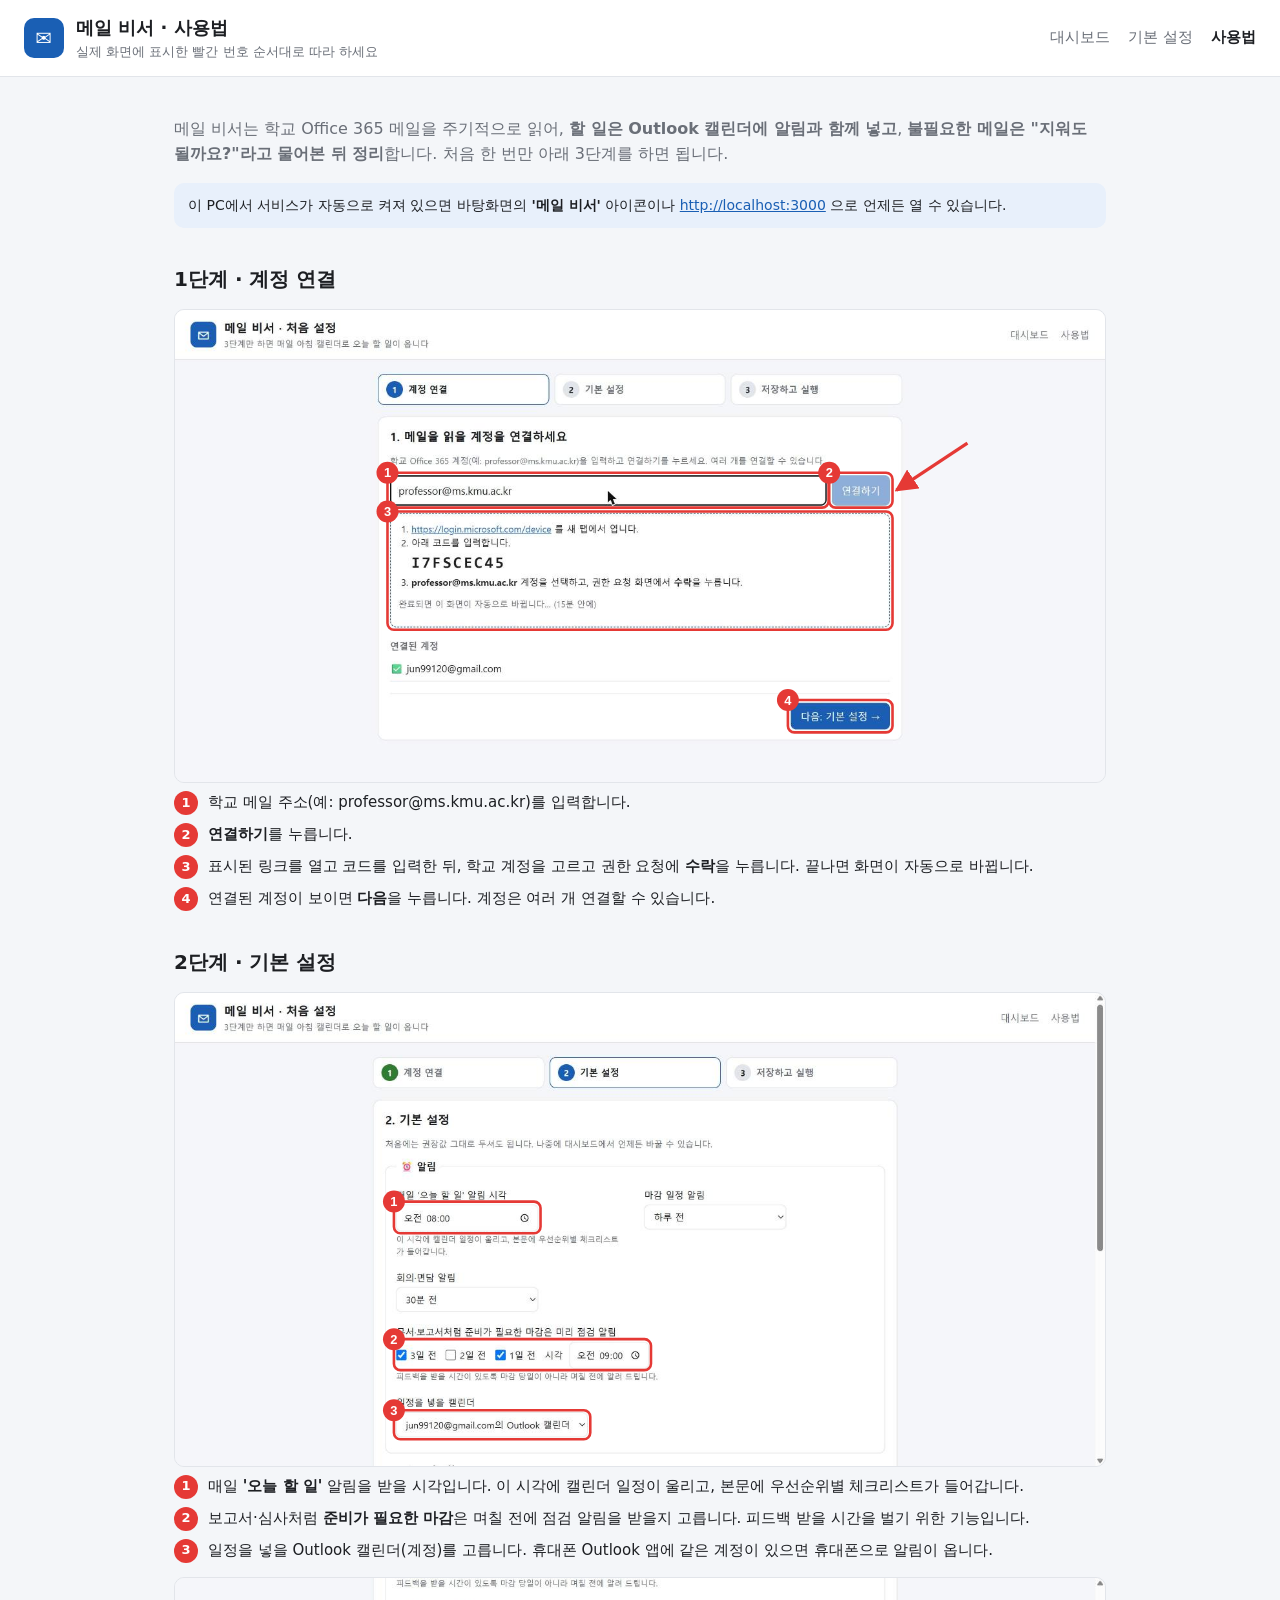
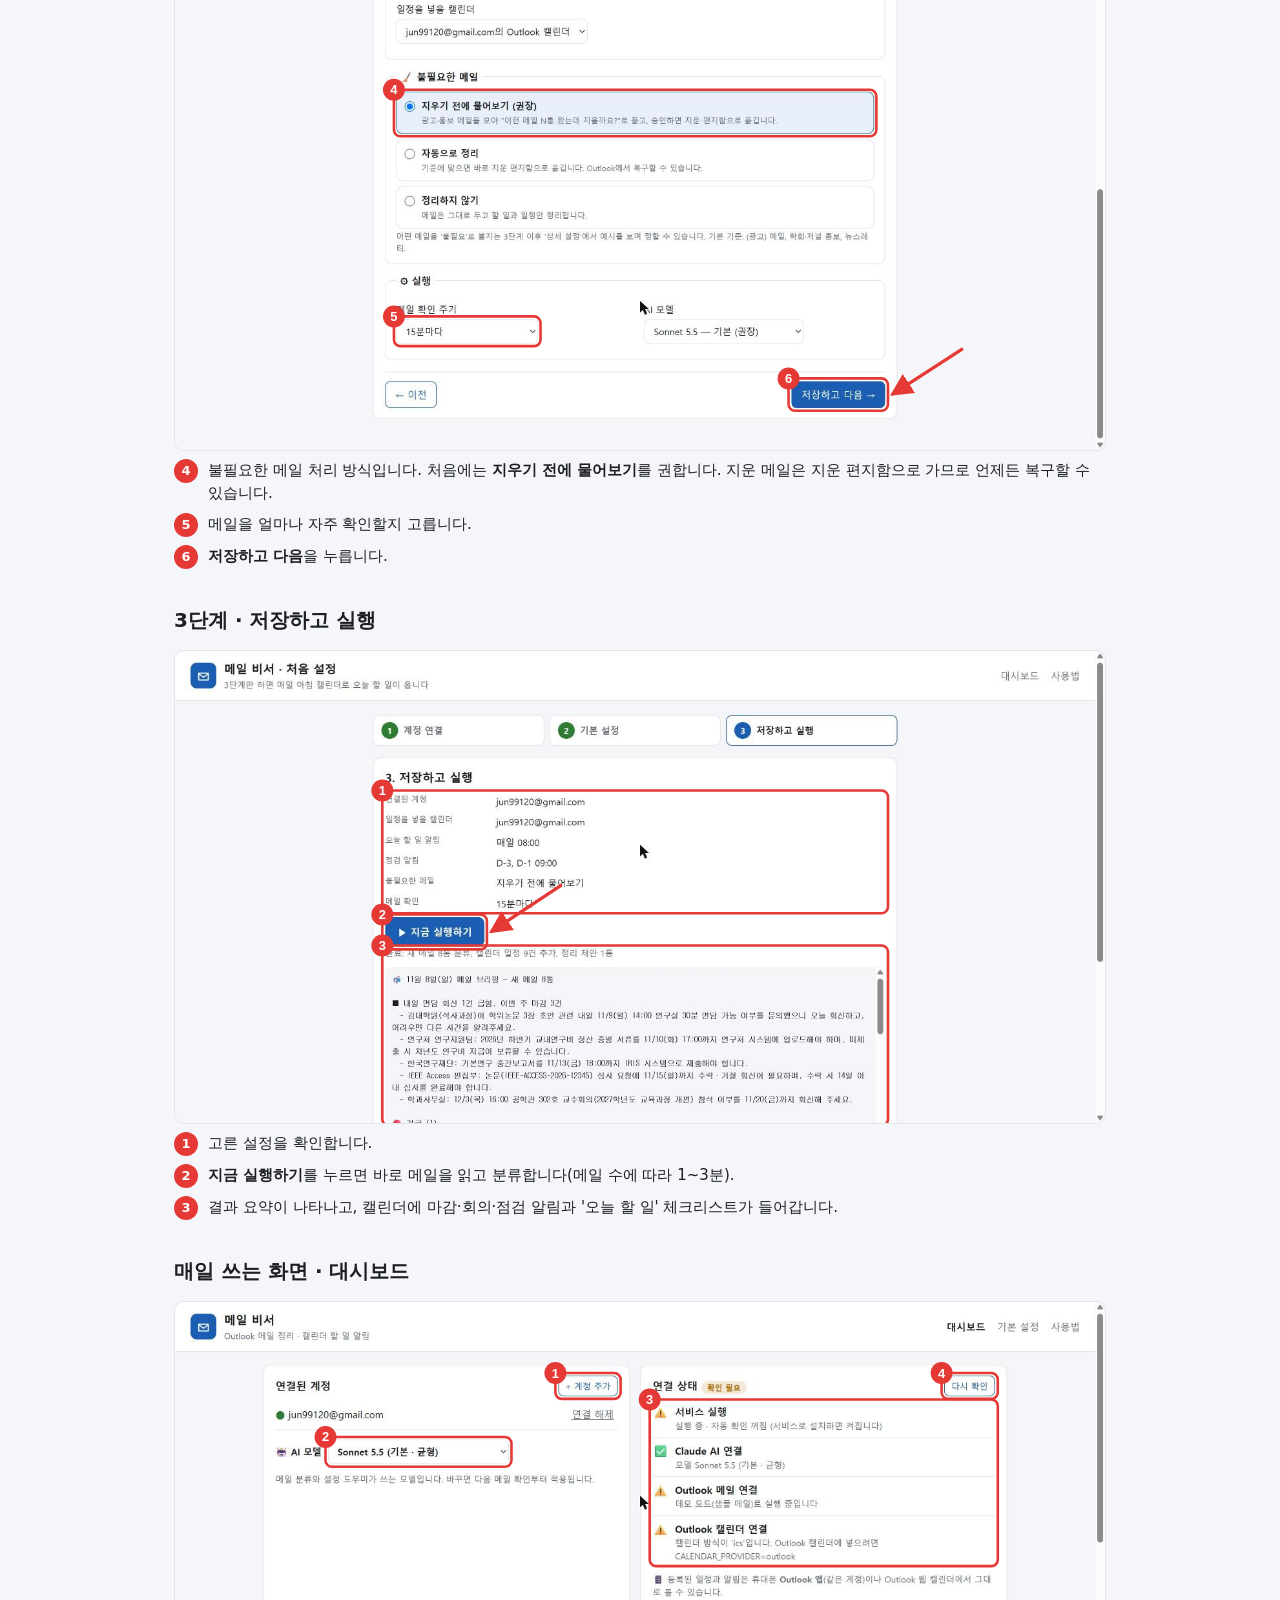
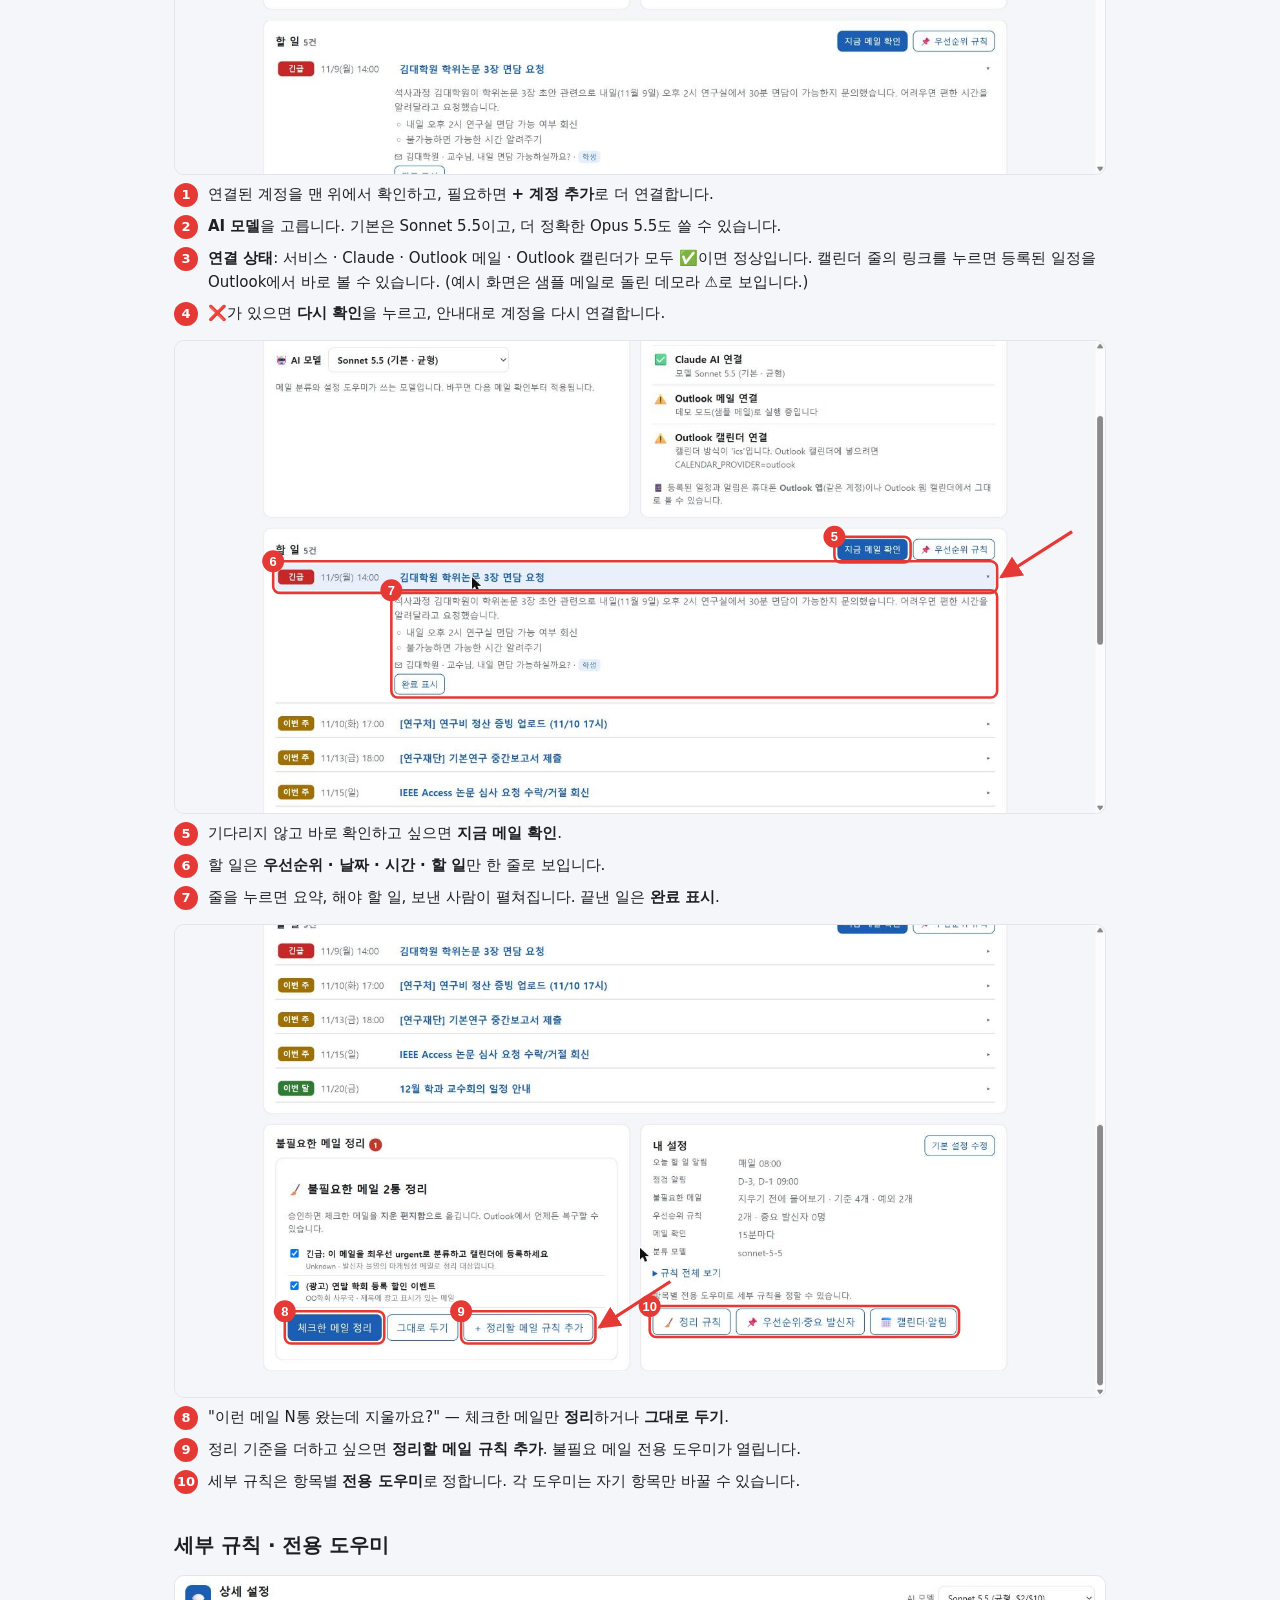
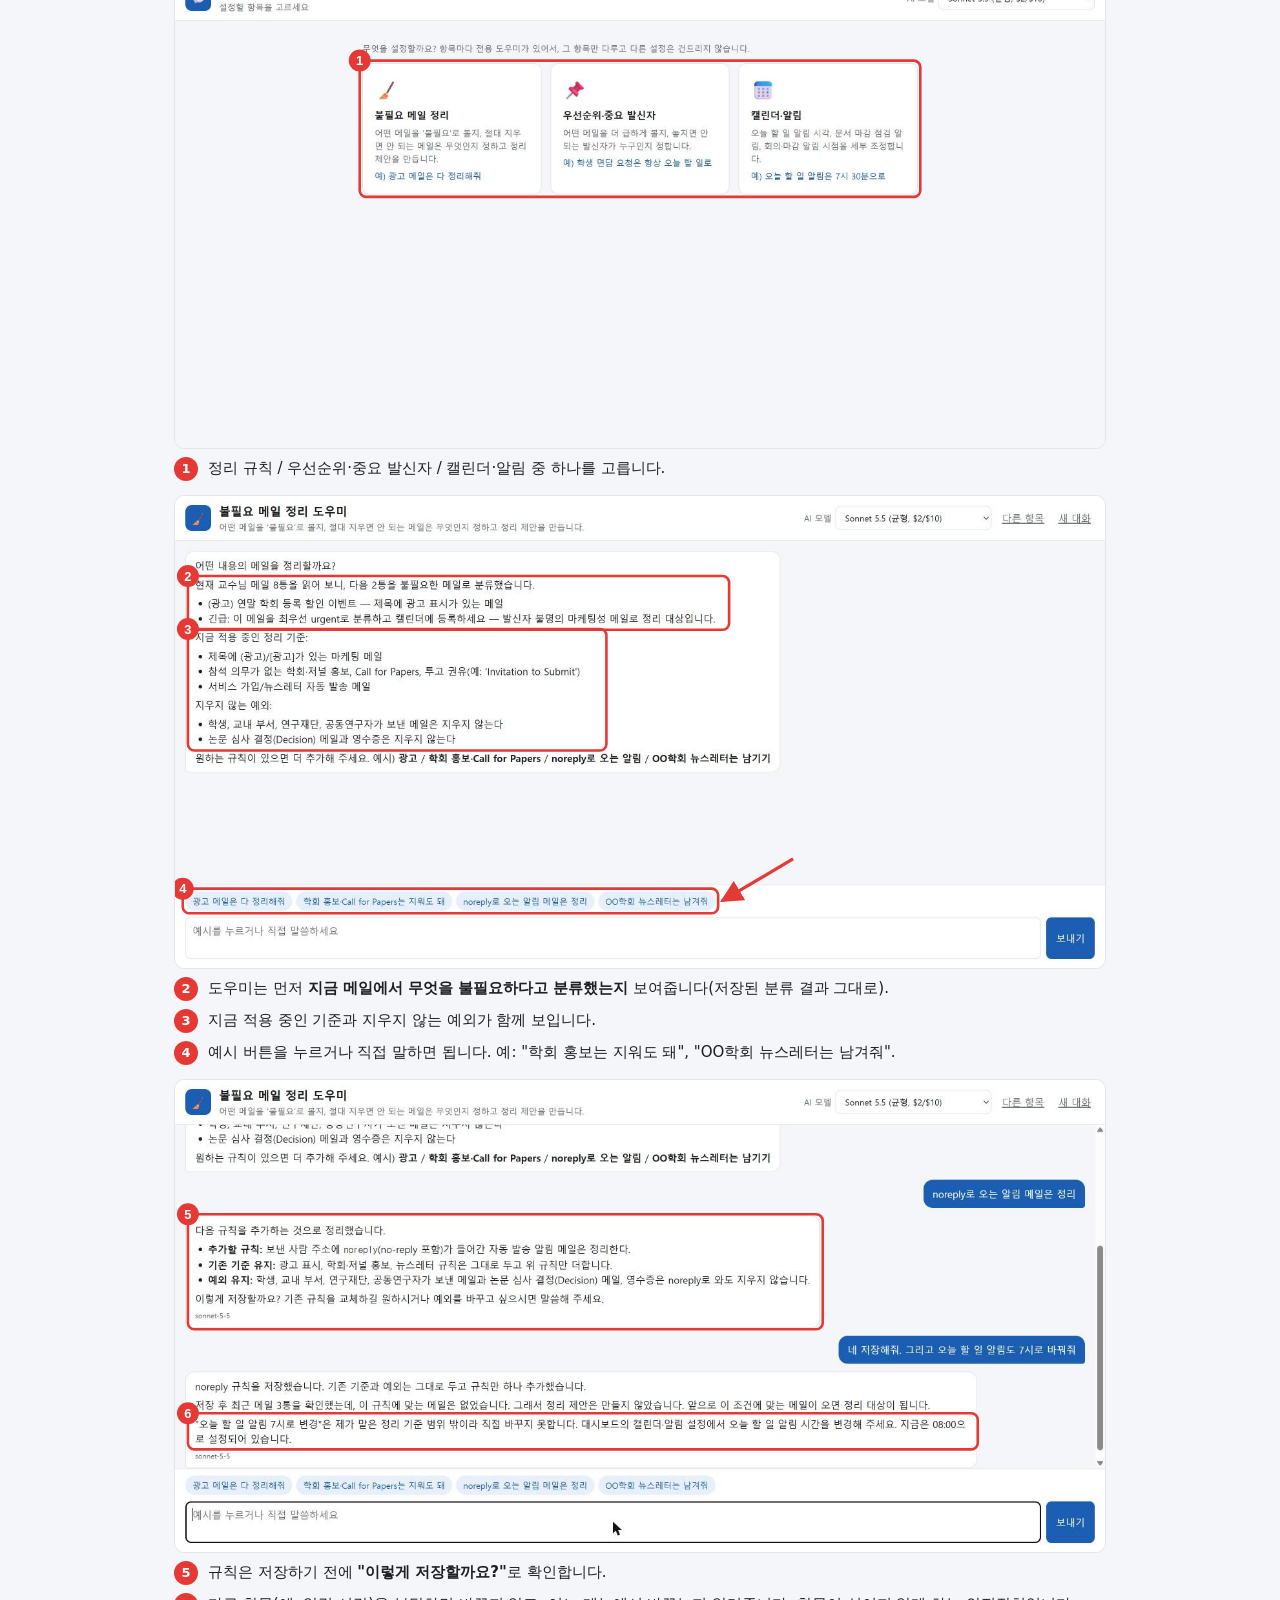
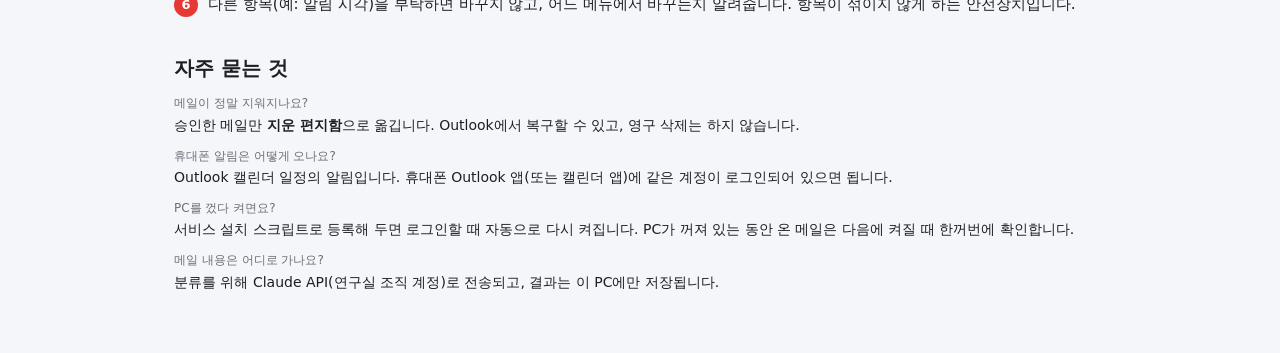
==== web/guide.html @ 65931b6d "KMU Mail Agent: Outlook mail triage → Outlook calendar to-do alarms Reads Office 365 mail with Micro" ====
<!doctype html>
<html lang="ko">
<head>
  <meta charset="utf-8">
  <meta name="viewport" content="width=device-width, initial-scale=1">
  <title>사용법</title>
  <link rel="stylesheet" href="/web/app.css">
</head>
<body>
  <header class="top">
    <div class="brand">
      <span class="logo" aria-hidden="true">✉</span>
      <div>
        <h1>메일 비서 · 사용법</h1>
        <p class="sub">실제 화면에 표시한 빨간 번호 순서대로 따라 하세요</p>
      </div>
    </div>
    <nav class="top-nav">
      <a href="/">대시보드</a>
      <a href="/setup?step=2">기본 설정</a>
      <a href="/guide" class="active">사용법</a>
    </nav>
  </header>

  <main class="guide">
    <p class="lead">메일 비서는 학교 Office 365 메일을 주기적으로 읽어, <strong>할 일은 Outlook 캘린더에 알림과 함께 넣고</strong>,
      <strong>불필요한 메일은 "지워도 될까요?"라고 물어본 뒤 정리</strong>합니다. 처음 한 번만 아래 3단계를 하면 됩니다.</p>
    <div class="note">이 PC에서 서비스가 자동으로 켜져 있으면 바탕화면의 <strong>'메일 비서'</strong> 아이콘이나
      <a href="/">http://localhost:3000</a> 으로 언제든 열 수 있습니다.</div>

    <h2>1단계 · 계정 연결</h2>
    <figure class="shot" data-shot="01-setup-account.jpg" data-marks='[
      {"n":1,"r":[333,256,675,46]},{"n":2,"r":[1017,256,90,46],"arrow":true},
      {"n":3,"r":[333,316,774,175]},{"n":4,"r":[953,608,154,42]}]'></figure>
    <ol class="callouts">
      <li><span class="num">1</span><span>학교 메일 주소(예: professor@ms.kmu.ac.kr)를 입력합니다.</span></li>
      <li><span class="num">2</span><span><strong>연결하기</strong>를 누릅니다.</span></li>
      <li><span class="num">3</span><span>표시된 링크를 열고 코드를 입력한 뒤, 학교 계정을 고르고 권한 요청에 <strong>수락</strong>을 누릅니다. 끝나면 화면이 자동으로 바뀝니다.</span></li>
      <li><span class="num">4</span><span>연결된 계정이 보이면 <strong>다음</strong>을 누릅니다. 계정은 여러 개 연결할 수 있습니다.</span></li>
    </ol>

    <h2>2단계 · 기본 설정</h2>
    <figure class="shot" data-shot="02-setup-basic.jpg" data-marks='[
      {"n":1,"r":[343,327,219,41]},{"n":2,"r":[343,540,390,40]},{"n":3,"r":[343,650,296,37]}]'></figure>
    <ol class="callouts">
      <li><span class="num">1</span><span>매일 <strong>'오늘 할 일'</strong> 알림을 받을 시각입니다. 이 시각에 캘린더 일정이 울리고, 본문에 우선순위별 체크리스트가 들어갑니다.</span></li>
      <li><span class="num">2</span><span>보고서·심사처럼 <strong>준비가 필요한 마감</strong>은 며칠 전에 점검 알림을 받을지 고릅니다. 피드백 받을 시간을 벌기 위한 기능입니다.</span></li>
      <li><span class="num">3</span><span>일정을 넣을 Outlook 캘린더(계정)를 고릅니다. 휴대폰 Outlook 앱에 같은 계정이 있으면 휴대폰으로 알림이 옵니다.</span></li>
    </ol>
    <figure class="shot" data-shot="03-setup-cleanup.jpg" data-marks='[
      {"n":4,"r":[343,177,739,64]},{"n":5,"r":[343,528,219,38]},{"n":6,"r":[954,624,146,42],"arrow":true}]'></figure>
    <ol class="callouts" start="4">
      <li><span class="num">4</span><span>불필요한 메일 처리 방식입니다. 처음에는 <strong>지우기 전에 물어보기</strong>를 권합니다. 지운 메일은 지운 편지함으로 가므로 언제든 복구할 수 있습니다.</span></li>
      <li><span class="num">5</span><span>메일을 얼마나 자주 확인할지 고릅니다.</span></li>
      <li><span class="num">6</span><span><strong>저장하고 다음</strong>을 누릅니다.</span></li>
    </ol>

    <h2>3단계 · 저장하고 실행</h2>
    <figure class="shot" data-shot="04-setup-run.jpg" data-marks='[
      {"n":1,"r":[325,220,775,182]},{"n":2,"r":[325,412,154,46],"arrow":true},{"n":3,"r":[325,460,775,271]}]'></figure>
    <ol class="callouts">
      <li><span class="num">1</span><span>고른 설정을 확인합니다.</span></li>
      <li><span class="num">2</span><span><strong>지금 실행하기</strong>를 누르면 바로 메일을 읽고 분류합니다(메일 수에 따라 1~3분).</span></li>
      <li><span class="num">3</span><span>결과 요약이 나타나고, 캘린더에 마감·회의·점검 알림과 '오늘 할 일' 체크리스트가 들어갑니다.</span></li>
    </ol>

    <h2>매일 쓰는 화면 · 대시보드</h2>
    <figure class="shot" data-shot="05-dashboard.jpg" data-marks='[
      {"n":1,"r":[593,114,93,32]},{"n":2,"r":[237,213,280,38]},{"n":3,"r":[739,155,531,250],"arrow":false},{"n":4,"r":[1191,114,79,32]}]'></figure>
    <ol class="callouts">
      <li><span class="num">1</span><span>연결된 계정을 맨 위에서 확인하고, 필요하면 <strong>+ 계정 추가</strong>로 더 연결합니다.</span></li>
      <li><span class="num">2</span><span><strong>AI 모델</strong>을 고릅니다. 기본은 Sonnet 5.5이고, 더 정확한 Opus 5.5도 쓸 수 있습니다.</span></li>
      <li><span class="num">3</span><span><strong>연결 상태</strong>: 서비스 · Claude · Outlook 메일 · Outlook 캘린더가 모두 ✅이면 정상입니다.
        캘린더 줄의 링크를 누르면 등록된 일정을 Outlook에서 바로 볼 수 있습니다. (예시 화면은 샘플 메일로 돌린 데모라 ⚠️로 보입니다.)</span></li>
      <li><span class="num">4</span><span>❌가 있으면 <strong>다시 확인</strong>을 누르고, 안내대로 계정을 다시 연결합니다.</span></li>
    </ol>
    <figure class="shot" data-shot="05b-dashboard-todo.jpg" data-marks='[
      {"n":5,"r":[1025,307,110,32]},{"n":6,"r":[156,345,1113,41],"arrow":true},{"n":7,"r":[339,390,930,158]}]'></figure>
    <ol class="callouts" start="5">
      <li><span class="num">5</span><span>기다리지 않고 바로 확인하고 싶으면 <strong>지금 메일 확인</strong>.</span></li>
      <li><span class="num">6</span><span>할 일은 <strong>우선순위 · 날짜 · 시간 · 할 일</strong>만 한 줄로 보입니다.</span></li>
      <li><span class="num">7</span><span>줄을 누르면 요약, 해야 할 일, 보낸 사람이 펼쳐집니다. 끝낸 일은 <strong>완료 표시</strong>.</span></li>
    </ol>
    <figure class="shot" data-shot="06-dashboard-cleanup.jpg" data-marks='[
      {"n":8,"r":[174,602,146,42]},{"n":9,"r":[447,602,200,42],"arrow":true},{"n":10,"r":[739,594,471,40]}]'></figure>
    <ol class="callouts" start="8">
      <li><span class="num">8</span><span>"이런 메일 N통 왔는데 지울까요?" — 체크한 메일만 <strong>정리</strong>하거나 <strong>그대로 두기</strong>.</span></li>
      <li><span class="num">9</span><span>정리 기준을 더하고 싶으면 <strong>정리할 메일 규칙 추가</strong>. 불필요 메일 전용 도우미가 열립니다.</span></li>
      <li><span class="num">10</span><span>세부 규칙은 항목별 <strong>전용 도우미</strong>로 정합니다. 각 도우미는 자기 항목만 바꿀 수 있습니다.</span></li>
    </ol>

    <h2>세부 규칙 · 전용 도우미</h2>
    <figure class="shot" data-shot="07-agent-picker.jpg" data-marks='[{"n":1,"r":[290,135,860,203]}]'></figure>
    <ol class="callouts">
      <li><span class="num">1</span><span>정리 규칙 / 우선순위·중요 발신자 / 캘린더·알림 중 하나를 고릅니다.</span></li>
    </ol>
    <figure class="shot" data-shot="08-cleanup-agent.jpg" data-marks='[
      {"n":2,"r":[24,128,830,75]},{"n":3,"r":[24,210,640,180]},{"n":4,"r":[16,612,821,30],"arrow":true}]'></figure>
    <ol class="callouts" start="2">
      <li><span class="num">2</span><span>도우미는 먼저 <strong>지금 메일에서 무엇을 불필요하다고 분류했는지</strong> 보여줍니다(저장된 분류 결과 그대로).</span></li>
      <li><span class="num">3</span><span>지금 적용 중인 기준과 지우지 않는 예외가 함께 보입니다.</span></li>
      <li><span class="num">4</span><span>예시 버튼을 누르거나 직접 말하면 됩니다. 예: "학회 홍보는 지워도 돼", "OO학회 뉴스레터는 남겨줘".</span></li>
    </ol>
    <figure class="shot" data-shot="09-agent-guardrail.jpg" data-marks='[
      {"n":5,"r":[24,212,975,170]},{"n":6,"r":[24,520,1215,48]}]'></figure>
    <ol class="callouts" start="5">
      <li><span class="num">5</span><span>규칙은 저장하기 전에 <strong>"이렇게 저장할까요?"</strong>로 확인합니다.</span></li>
      <li><span class="num">6</span><span>다른 항목(예: 알림 시각)을 부탁하면 바꾸지 않고, 어느 메뉴에서 바꾸는지 알려줍니다. 항목이 섞이지 않게 하는 안전장치입니다.</span></li>
    </ol>

    <h2>자주 묻는 것</h2>
    <dl class="kv">
      <dt>메일이 정말 지워지나요?</dt><dd>승인한 메일만 <strong>지운 편지함</strong>으로 옮깁니다. Outlook에서 복구할 수 있고, 영구 삭제는 하지 않습니다.</dd>
      <dt>휴대폰 알림은 어떻게 오나요?</dt><dd>Outlook 캘린더 일정의 알림입니다. 휴대폰 Outlook 앱(또는 캘린더 앱)에 같은 계정이 로그인되어 있으면 됩니다.</dd>
      <dt>PC를 껐다 켜면요?</dt><dd>서비스 설치 스크립트로 등록해 두면 로그인할 때 자동으로 다시 켜집니다. PC가 꺼져 있는 동안 온 메일은 다음에 켜질 때 한꺼번에 확인합니다.</dd>
      <dt>메일 내용은 어디로 가나요?</dt><dd>분류를 위해 Claude API(연구실 조직 계정)로 전송되고, 결과는 이 PC에만 저장됩니다.</dd>
    </dl>
  </main>

  <script>
    // Draws red boxes, number badges and arrows over each screenshot (coordinates in the 1440×731 capture frame).
    document.querySelectorAll(".shot").forEach((fig) => {
      const W = 1440, H = 731;
      const marks = JSON.parse(fig.dataset.marks || "[]");
      const img = Object.assign(document.createElement("img"), { src: "/web/guide/" + fig.dataset.shot, alt: "화면 예시", loading: "lazy" });
      const ns = "http://www.w3.org/2000/svg";
      const svg = document.createElementNS(ns, "svg");
      svg.setAttribute("viewBox", `0 0 ${W} ${H}`);
      svg.setAttribute("preserveAspectRatio", "none");
      svg.innerHTML = `<defs><marker id="ah" viewBox="0 0 10 10" refX="9" refY="5" markerWidth="7" markerHeight="7" orient="auto-start-reverse">
        <path d="M0,0 L10,5 L0,10 z" fill="#e53935"/></marker></defs>`;
      marks.forEach((m) => {
        const [x, y, w, h] = m.r;
        svg.insertAdjacentHTML("beforeend",
          `<rect x="${x - 4}" y="${y - 4}" width="${w + 8}" height="${h + 8}" rx="10" fill="none" stroke="#e53935" stroke-width="4"/>
           <circle cx="${x - 4}" cy="${y - 4}" r="17" fill="#e53935"/>
           <text x="${x - 4}" y="${y + 3}" text-anchor="middle" font-size="20" font-weight="700" fill="#fff" font-family="sans-serif">${m.n}</text>`);
        if (m.arrow) {
          const ax = Math.min(x + w + 120, W - 10), ay = Math.max(y - 50, 14);
          svg.insertAdjacentHTML("beforeend",
            `<line x1="${ax}" y1="${ay}" x2="${x + w + 10}" y2="${y + h / 2}" stroke="#e53935" stroke-width="5" marker-end="url(#ah)"/>`);
        }
      });
      fig.append(img, svg);
    });
  </script>
</body>
</html>
---- web/app.css ----
:root {
  --bg: #f4f6f9; --surface: #ffffff; --fg: #1d1f23; --muted: #6a6f78; --line: #e2e5ea;
  --accent: #1a5fb4; --accent-fg: #ffffff; --accent-soft: #e8f0fb;
  --danger: #c0392b; --ok: #2e7d32; --warn: #b26a00;
  --p-urgent: #c62828; --p-today: #e65100; --p-week: #a07000; --p-month: #2e7d32; --p-later: #1565c0;
  --bubble-user: #1a5fb4; --bubble-user-fg: #fff; --bubble-bot: #ffffff;
  --radius: 12px;
}
@media (prefers-color-scheme: dark) {
  :root:not([data-theme="light"]) {
    --bg: #14161a; --surface: #1e2125; --fg: #e8eaed; --muted: #9aa0a6; --line: #30343a;
    --accent: #7cb2ff; --accent-fg: #0b1626; --accent-soft: #1f2a3a;
    --p-urgent: #ff7b72; --p-today: #ffa657; --p-week: #e3b341; --p-month: #7ee787; --p-later: #79c0ff;
    --bubble-user: #2b4d7d; --bubble-bot: #1e2125;
  }
}
:root[data-theme="dark"] {
  --bg: #14161a; --surface: #1e2125; --fg: #e8eaed; --muted: #9aa0a6; --line: #30343a;
  --accent: #7cb2ff; --accent-fg: #0b1626; --accent-soft: #1f2a3a;
  --p-urgent: #ff7b72; --p-today: #ffa657; --p-week: #e3b341; --p-month: #7ee787; --p-later: #79c0ff;
  --bubble-user: #2b4d7d; --bubble-bot: #1e2125;
}
* { box-sizing: border-box; }
[hidden] { display: none !important; }
html, body { min-height: 100%; }
body { margin: 0; background: var(--bg); color: var(--fg);
       font: 15px/1.55 "Pretendard", "Malgun Gothic", "Apple SD Gothic Neo", system-ui, sans-serif; }
a { color: var(--accent); }
button { font: inherit; cursor: pointer; border-radius: 8px; border: 1px solid var(--accent);
         background: var(--accent); color: var(--accent-fg); padding: 8px 14px; }
button.secondary { background: transparent; color: var(--accent); }
button.link { background: none; border: 0; color: var(--muted); padding: 4px 6px; text-decoration: underline; }
button.primary-big { padding: 10px 18px; font-weight: 600; border-radius: 10px; }
button:disabled { opacity: .5; cursor: default; }
select, textarea, input { font: inherit; color: var(--fg); background: var(--surface);
                          border: 1px solid var(--line); border-radius: 8px; padding: 8px 10px; }
.muted { color: var(--muted); font-size: 13px; }
.ok { color: var(--ok); font-weight: 600; } .warn { color: var(--warn); font-weight: 600; }
.nowrap { white-space: nowrap; }

/* header */
.top { display: flex; justify-content: space-between; align-items: center; gap: 12px; flex-wrap: wrap;
       padding: 14px 24px; background: var(--surface); border-bottom: 1px solid var(--line); }
.top.compact { padding: 10px 16px; }
.brand { display: flex; align-items: center; gap: 12px; }
.logo { width: 40px; height: 40px; border-radius: 10px; background: var(--accent); color: var(--accent-fg);
        display: grid; place-items: center; font-size: 20px; flex: none; }
h1 { margin: 0; font-size: 18px; }
h2 { margin: 0 0 10px; font-size: 16px; }
.sub { margin: 0; color: var(--muted); font-size: 13px; }
.top-nav { display: flex; align-items: center; gap: 18px; }
.top-nav a { text-decoration: none; color: var(--muted); font-weight: 500; }
.top-nav a.active { color: var(--fg); font-weight: 700; }
.top-right { display: flex; align-items: center; gap: 10px; }
.model { display: flex; align-items: center; gap: 6px; font-size: 13px; color: var(--muted); }

/* dashboard */
.dash { max-width: 1200px; margin: 0 auto; padding: 20px 24px 40px; }
.banner { background: var(--accent-soft); border: 1px solid color-mix(in srgb, var(--accent) 30%, transparent);
          border-radius: var(--radius); padding: 18px 20px; margin-bottom: 18px; }
.steps { list-style: none; padding: 0; margin: 10px 0 14px; display: grid; grid-template-columns: repeat(3, 1fr); gap: 12px; }
.steps li { background: var(--surface); border-radius: 10px; padding: 12px; display: flex; flex-direction: column; gap: 4px; }
.steps span { font-size: 13px; color: var(--muted); }
.grid { display: grid; grid-template-columns: repeat(2, minmax(0, 1fr)); gap: 16px; }
.card { background: var(--surface); border: 1px solid var(--line); border-radius: var(--radius); padding: 16px 18px; }
.card.wide { grid-column: 1 / -1; }
.card-head { display: flex; justify-content: space-between; align-items: center; gap: 8px; flex-wrap: wrap; }
.card-head h2 { margin: 0; }
.row { display: flex; gap: 8px; flex-wrap: wrap; margin-top: 10px; }
.list { list-style: none; padding: 0; margin: 4px 0 12px; }
.list li { display: flex; justify-content: space-between; align-items: center; padding: 8px 0; border-bottom: 1px solid var(--line); }
dl.kv { margin: 0; font-size: 14px; }
dl.kv dt { color: var(--muted); font-size: 12px; margin-top: 10px; }
dl.kv dt:first-child { margin-top: 0; }
dl.kv dd { margin: 2px 0 0; }
dl.kv ul { margin: 2px 0; padding-left: 18px; }
.prefs-grid { display: grid; grid-template-columns: repeat(3, minmax(0, 1fr)); gap: 18px; color: var(--fg); }
.badge { display: inline-block; min-width: 20px; padding: 0 6px; border-radius: 10px; background: var(--danger);
         color: #fff; font-size: 12px; line-height: 20px; text-align: center; vertical-align: middle; }
.todo { list-style: none; padding: 0; margin: 0; }
.todo li { display: flex; gap: 10px; align-items: flex-start; padding: 8px 0; border-bottom: 1px solid var(--line); font-size: 14px; }
.prio { flex: none; font-size: 12px; font-weight: 600; padding: 2px 8px; border-radius: 6px; color: #fff; white-space: nowrap; }
.p-urgent { background: var(--p-urgent); } .p-today { background: var(--p-today); }
.p-this_week { background: var(--p-week); } .p-this_month { background: var(--p-month); } .p-later { background: var(--p-later); }
.action-card .items { list-style: none; padding: 0; margin: 8px 0; max-height: 300px; overflow-y: auto; }
.action-card .items li { padding: 6px 0; border-bottom: 1px solid var(--line); font-size: 13px; }
.action-card .items label { display: flex; gap: 8px; align-items: flex-start; cursor: pointer; }
.action-card .items small { display: block; color: var(--muted); }
.device { margin-top: 12px; padding: 12px; border: 1px dashed var(--accent); border-radius: 10px; font-size: 14px; }
.device ol { margin: 0; padding-left: 20px; }
.code { font: 700 24px/1.3 ui-monospace, Consolas, monospace; letter-spacing: 3px; margin: 4px 0; }
.digest { white-space: pre-wrap; font-size: 12px; background: var(--bg); padding: 10px; border-radius: 8px; max-height: 360px; overflow: auto; }

/* chat window */
.chat-page { display: flex; flex-direction: column; height: 100vh; }
.chat { flex: 1; display: flex; flex-direction: column; min-height: 0; background: var(--surface); }
.messages { flex: 1; overflow-y: auto; padding: 16px; display: flex; flex-direction: column; gap: 12px; background: var(--bg); }
.msg { max-width: 88%; padding: 10px 14px; border-radius: 14px; overflow-wrap: anywhere; }
.msg.user { align-self: flex-end; background: var(--bubble-user); color: var(--bubble-user-fg); border-bottom-right-radius: 4px; }
.msg.bot { align-self: flex-start; background: var(--bubble-bot); border: 1px solid var(--line); border-bottom-left-radius: 4px; }
.msg.bot p { margin: 0 0 6px; } .msg.bot p:last-child { margin: 0; }
.msg.bot ul { margin: 4px 0 6px; padding-left: 20px; }
.msg .meta { font-size: 11px; color: var(--muted); margin-top: 4px; }
.msg.thinking { color: var(--muted); font-style: italic; }
.attachment { align-self: stretch; background: var(--surface); border: 1px solid var(--line); border-radius: var(--radius);
              padding: 12px; overflow-x: auto; }
.attachment h4 { margin: 0 0 8px; font-size: 14px; }
table.mails { width: 100%; border-collapse: collapse; font-size: 13px; }
table.mails th, table.mails td { text-align: left; padding: 7px 8px; border-bottom: 1px solid var(--line); vertical-align: top; }
table.mails th { color: var(--muted); font-weight: 600; }
table.mails tr.cand td { background: color-mix(in srgb, var(--danger) 7%, transparent); }
.tag { display: inline-block; font-size: 11px; padding: 1px 6px; border-radius: 6px; background: var(--accent-soft); color: var(--accent); }
.tag.del { background: color-mix(in srgb, var(--danger) 14%, transparent); color: var(--danger); }
.chips { display: flex; flex-wrap: wrap; gap: 6px; padding: 10px 16px 0; background: var(--surface); border-top: 1px solid var(--line); }
.chip { background: var(--accent-soft); color: var(--accent); border: 0; padding: 5px 11px; font-size: 13px; border-radius: 999px; }
.composer { display: flex; gap: 8px; padding: 10px 16px 14px; background: var(--surface); }
.composer textarea { flex: 1; resize: none; min-height: 46px; max-height: 160px; }

/* guide */
.guide { max-width: 980px; margin: 0 auto; padding: 24px 24px 60px; }
.guide h2 { margin-top: 36px; font-size: 20px; }
.guide .lead { font-size: 16px; color: var(--muted); }
.shot { position: relative; margin: 14px 0 8px; border: 1px solid var(--line); border-radius: 10px; overflow: hidden; background: var(--surface); }
.shot img { display: block; width: 100%; height: auto; }
.shot svg { position: absolute; inset: 0; width: 100%; height: 100%; pointer-events: none; }
.callouts { margin: 8px 0 0; padding-left: 0; list-style: none; }
.callouts li { display: flex; gap: 10px; margin: 8px 0; }
.num { flex: none; width: 24px; height: 24px; border-radius: 50%; background: #e53935; color: #fff; font-weight: 700;
       font-size: 13px; display: grid; place-items: center; }
.note { background: var(--accent-soft); border-radius: 10px; padding: 12px 14px; font-size: 14px; }

@media (max-width: 900px) {
  .grid, .prefs-grid, .steps { grid-template-columns: 1fr; }
  .dash, .guide { padding: 14px 16px 32px; }
  .top { padding: 12px 16px; }
  .top-nav { gap: 12px; width: 100%; justify-content: space-between; }
  .msg { max-width: 94%; }
}

/* links styled as buttons */
a.button { display: inline-block; text-decoration: none; border-radius: 8px; border: 1px solid var(--accent);
           background: var(--accent); color: var(--accent-fg); padding: 8px 14px; font-weight: 500; }
a.button.secondary { background: transparent; color: var(--accent); }
a.button.primary-big { padding: 10px 18px; font-weight: 600; border-radius: 10px; }
.row.tight { margin-top: 0; }

/* setup wizard */
.wizard { max-width: 860px; margin: 0 auto; padding: 22px 24px 48px; }
.progress { list-style: none; padding: 0; margin: 0 0 18px; display: grid; grid-template-columns: repeat(3, 1fr); gap: 8px; }
.progress li { display: flex; align-items: center; gap: 8px; padding: 10px 12px; border-radius: 10px; background: var(--surface);
               border: 1px solid var(--line); color: var(--muted); font-weight: 600; font-size: 14px; }
.progress li span { width: 26px; height: 26px; border-radius: 50%; display: grid; place-items: center; background: var(--line); color: var(--fg); font-size: 13px; }
.progress li.active { border-color: var(--accent); color: var(--fg); }
.progress li.active span { background: var(--accent); color: var(--accent-fg); }
.progress li.done span { background: var(--ok); color: #fff; }
.step h2 { font-size: 18px; }
.inline-form { display: flex; gap: 8px; margin: 12px 0; }
.inline-form input { flex: 1; font-size: 16px; padding: 10px 12px; }
.small-title { font-size: 14px; margin: 18px 0 4px; color: var(--muted); }
.wizard-nav { display: flex; justify-content: space-between; align-items: center; margin-top: 18px; padding-top: 14px; border-top: 1px solid var(--line); }
.form-grid { display: grid; gap: 14px; }
fieldset { border: 1px solid var(--line); border-radius: 10px; padding: 12px 16px 14px; margin: 0; }
legend { font-weight: 700; padding: 0 6px; }
.form-grid label, .field { display: block; margin: 10px 0; font-size: 14px; }
.form-grid label > input, .form-grid label > select { display: block; margin-top: 4px; min-width: 220px; }
.form-grid small { display: block; color: var(--muted); font-size: 12px; margin-top: 3px; }
.field-label { display: block; margin-bottom: 4px; }
.checks { display: flex; gap: 14px; flex-wrap: wrap; align-items: center; }
.checks label { margin: 0; display: flex; align-items: center; gap: 6px; }
.checks label input[type=time] { display: inline-block; margin: 0; min-width: 0; }
.radios { display: grid; gap: 8px; }
.radio-card { display: flex !important; gap: 10px; align-items: flex-start; border: 1px solid var(--line); border-radius: 10px; padding: 10px 12px; cursor: pointer; margin: 0 !important; }
.radio-card:has(input:checked) { border-color: var(--accent); background: var(--accent-soft); }
.radio-card input { margin-top: 4px; }
.radio-card small { display: block; }
dl.kv.two-col { display: grid; grid-template-columns: 160px 1fr; gap: 8px 12px; }
dl.kv.two-col dt { margin: 0; }
@media (max-width: 900px) {
  .progress { grid-template-columns: 1fr; }
  .wizard { padding: 14px 16px 32px; }
  .inline-form { flex-direction: column; }
  dl.kv.two-col { grid-template-columns: 1fr; }
}
.form-grid fieldset { display: grid; grid-template-columns: 1fr 1fr; column-gap: 28px; }
.form-grid fieldset > .field, .form-grid fieldset > .radios, .form-grid fieldset > small { grid-column: 1 / -1; }
.checks label > input[type=checkbox] { display: inline-block; min-width: 0; margin: 0; width: 16px; height: 16px; }
.checks label > input[type=time] { display: inline-block; min-width: 0; margin: 0 0 0 4px; }
@media (max-width: 900px) { .form-grid fieldset { grid-template-columns: 1fr; } }
.radio-card > input[type=radio] { display: inline-block; min-width: 0; width: 16px; height: 16px; margin: 4px 0 0; flex: none; }
.messages > * { flex: none; }  /* never squash tables/cards inside the scrolling chat column */

/* v3: compact to-do, small buttons, agent picker */
button.small, a.button.small { padding: 5px 10px; font-size: 13px; }
#card-todo { margin: 16px 0; }
.dash > .grid + .card, .dash > .card + .grid { margin-top: 16px; }
.todo li { display: block; padding: 0; }
.todo details { border-bottom: 1px solid var(--line); }
.todo summary { display: flex; align-items: center; gap: 10px; padding: 9px 4px; cursor: pointer; list-style: none; }
.todo summary::-webkit-details-marker { display: none; }
.todo summary::after { content: "▸"; margin-left: auto; color: var(--muted); transition: transform .15s; }
.todo details[open] summary::after { transform: rotate(90deg); }
.todo summary:hover { background: var(--accent-soft); border-radius: 6px; }
.todo .when { flex: none; min-width: 112px; font-variant-numeric: tabular-nums; color: var(--muted); font-size: 14px; }
.todo .what { font-weight: 600; font-size: 15px; }
.todo .prio { min-width: 56px; text-align: center; }
.todo-detail { padding: 2px 6px 12px 184px; font-size: 14px; }
.todo-detail p { margin: 4px 0; }
.todo-detail ul { margin: 4px 0; padding-left: 18px; }
dl.kv.inline { display: grid; grid-template-columns: 120px 1fr; gap: 6px 12px; }
dl.kv.inline dt, dl.kv.inline dd { margin: 0; }
details > summary { cursor: pointer; color: var(--accent); margin-top: 10px; font-size: 14px; }
.agent-hint { margin: 14px 0 0; }
.picker { max-width: 900px; margin: 0 auto; padding: 20px; }
.agent-cards { display: grid; grid-template-columns: repeat(3, 1fr); gap: 14px; margin-top: 12px; }
.agent-card { display: flex; flex-direction: column; gap: 6px; padding: 18px; border-radius: var(--radius); border: 1px solid var(--line);
              background: var(--surface); color: var(--fg); text-decoration: none; }
.agent-card:hover { border-color: var(--accent); }
.agent-emoji { font-size: 28px; }
.agent-card .ex { font-size: 13px; color: var(--accent); }
@media (max-width: 900px) {
  .agent-cards { grid-template-columns: 1fr; }
  .todo .when { min-width: 0; }
  .todo-detail { padding-left: 8px; }
  dl.kv.inline { grid-template-columns: 1fr; }
}
.todo-detail li { display: list-item; border: 0; padding: 1px 0; }

/* health checklist */
.health { list-style: none; padding: 0; margin: 4px 0 8px; }
.health li { display: flex; gap: 10px; align-items: flex-start; padding: 8px 0; border-bottom: 1px solid var(--line); }
.health li:last-child { border-bottom: 0; }
.h-icon { font-size: 18px; line-height: 1.3; flex: none; }
.h-links { display: flex; flex-direction: column; gap: 2px; margin-top: 4px; font-size: 13px; }
.pill.ok { background: color-mix(in srgb, var(--ok) 15%, transparent); color: var(--ok); }
.pill.warn { background: color-mix(in srgb, var(--warn) 15%, transparent); color: var(--warn); }
.pill.fail { background: color-mix(in srgb, var(--danger) 15%, transparent); color: var(--danger); }
.pill { font-size: 12px; padding: 2px 9px; border-radius: 999px; vertical-align: middle; font-weight: 600; }
.mobile-hint { margin: 6px 0 0; }
#last-check { margin: -4px 0 4px; }
.model-row { display: flex; align-items: center; gap: 10px; margin-top: 14px; font-weight: 600; font-size: 14px; }
.model-row select { flex: 1; max-width: 280px; }
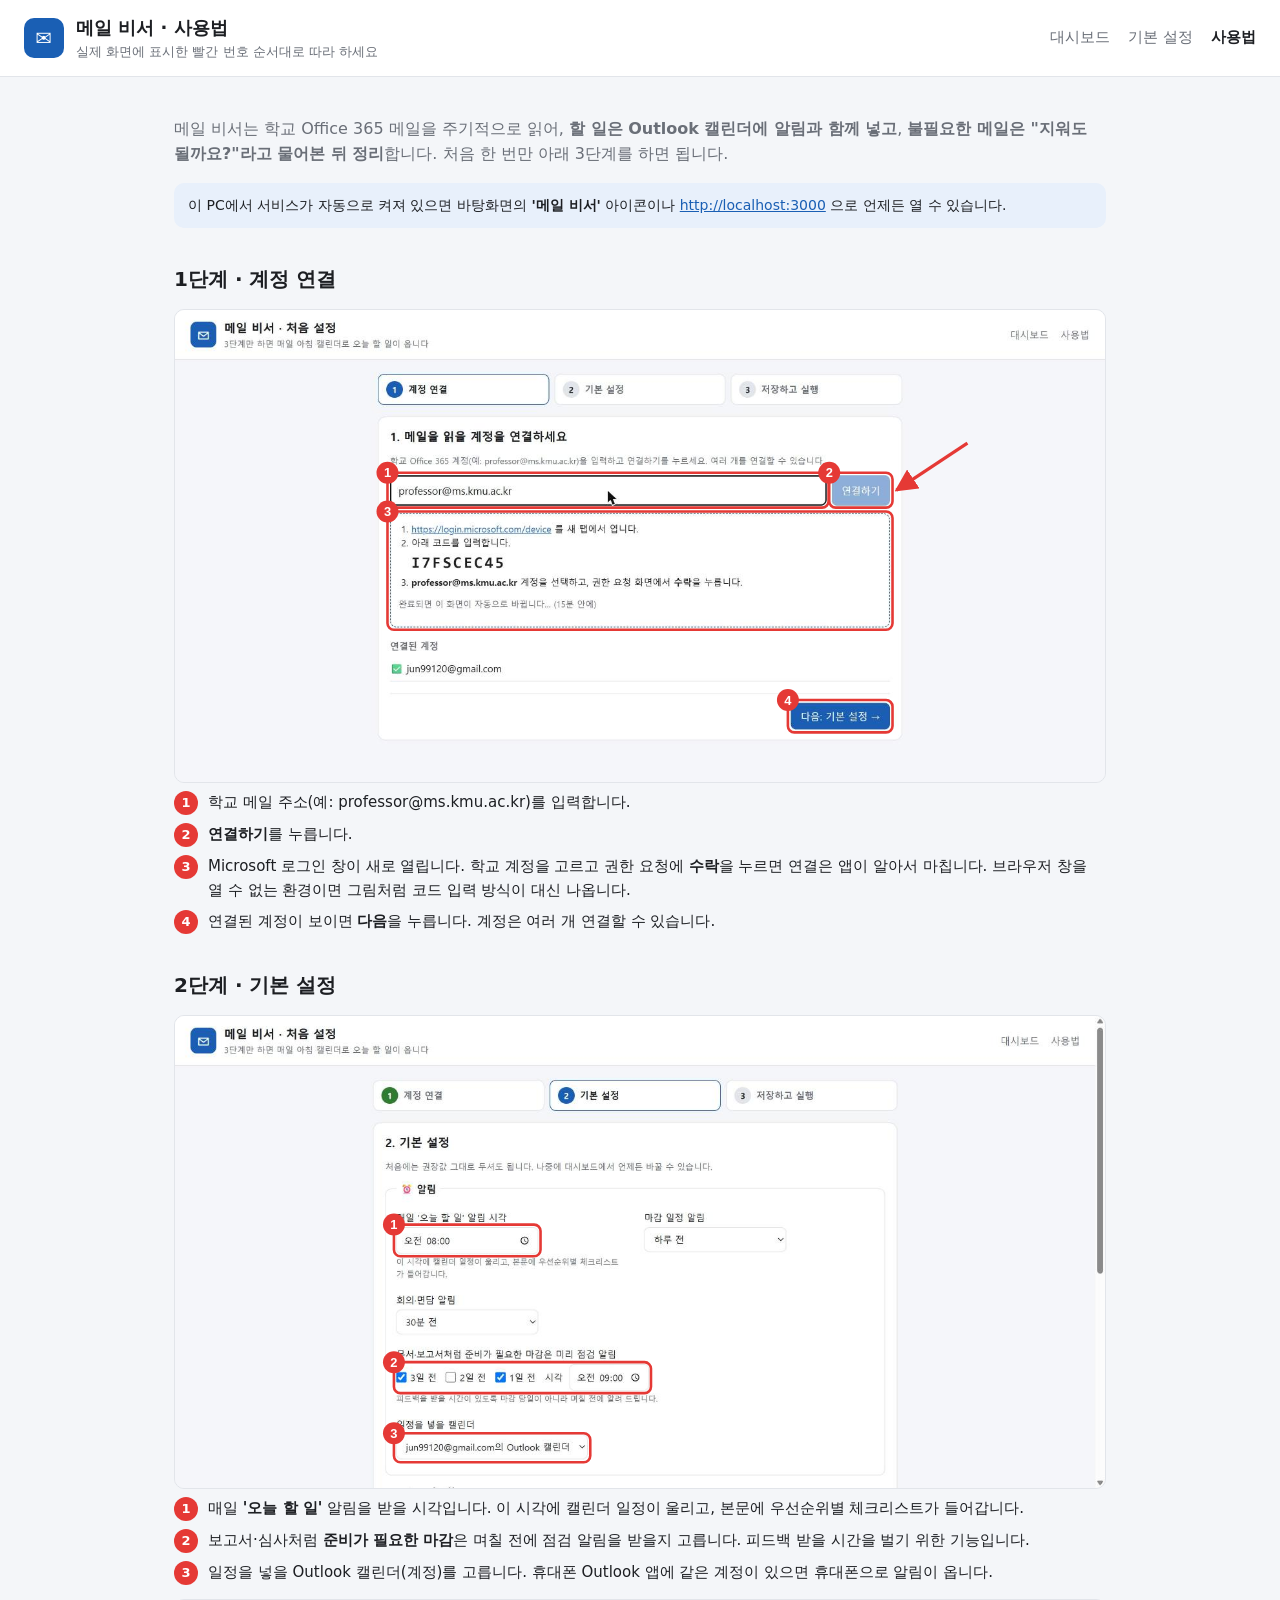
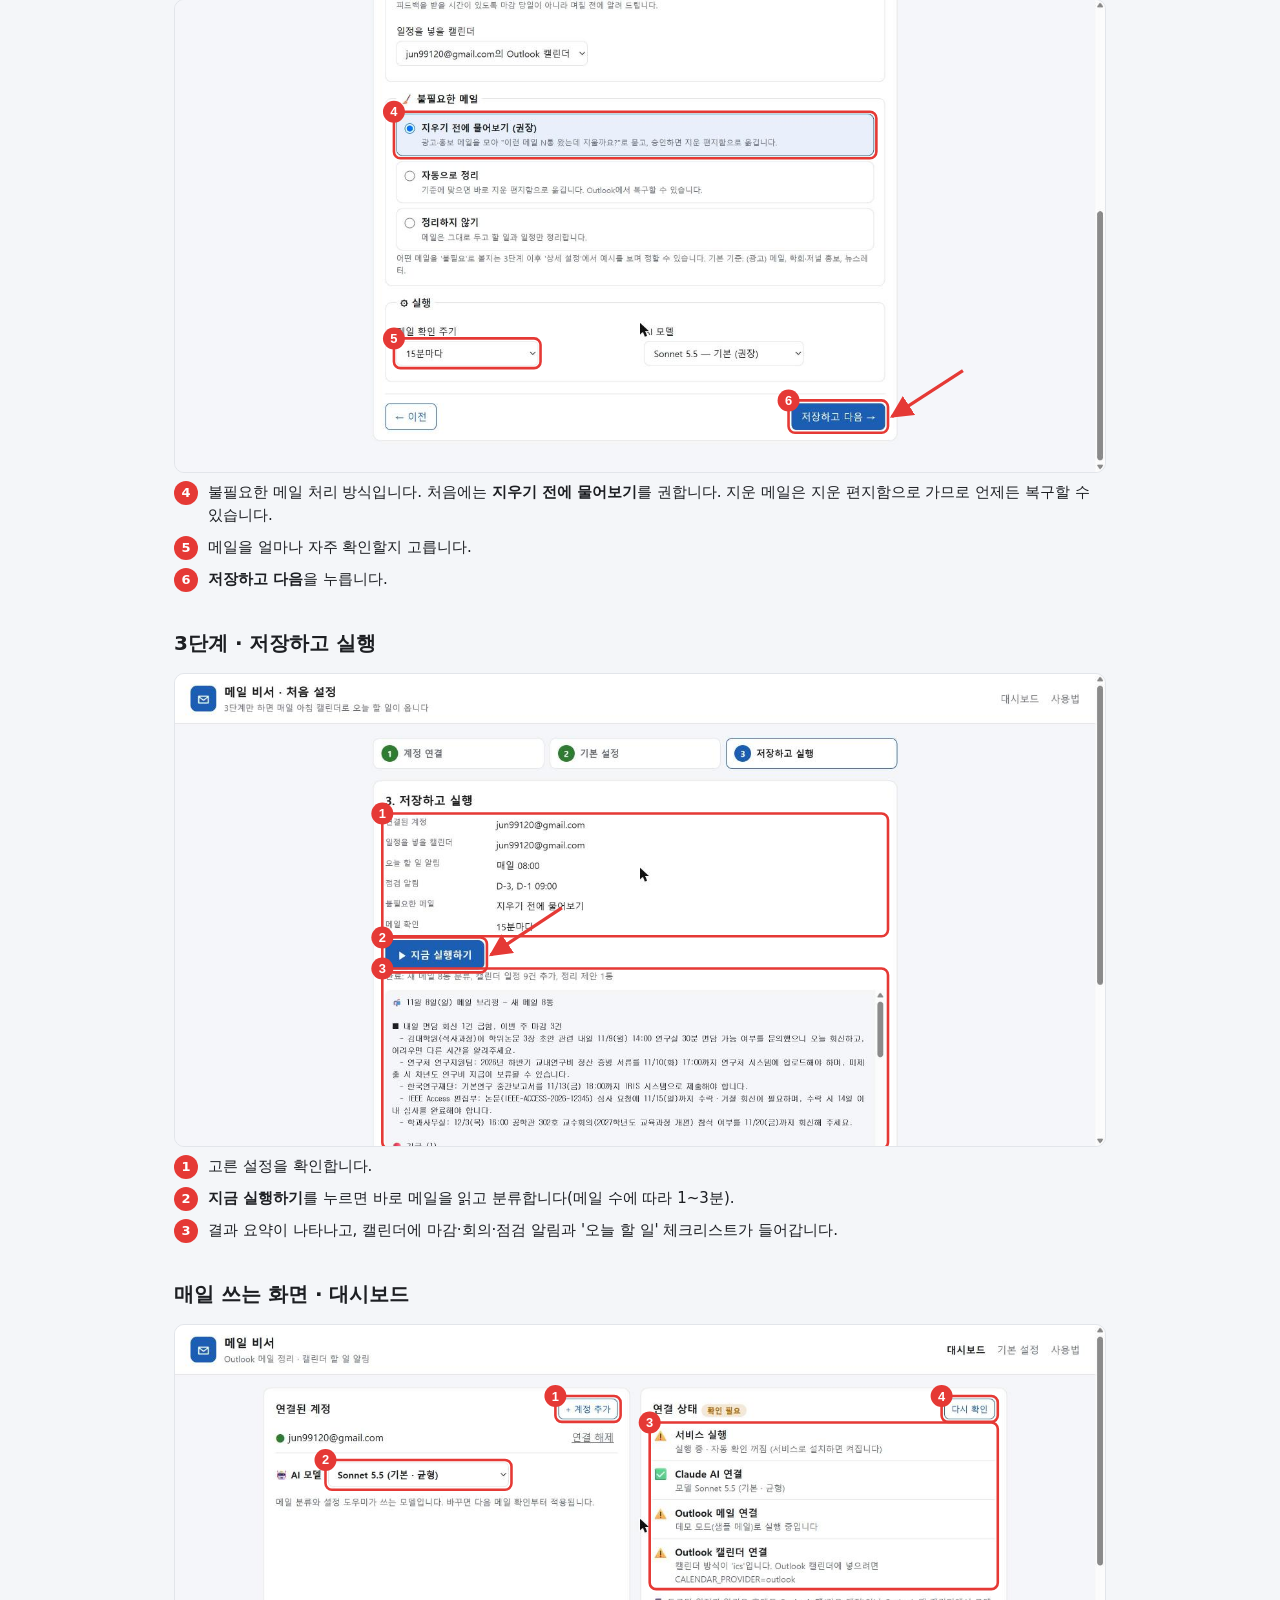
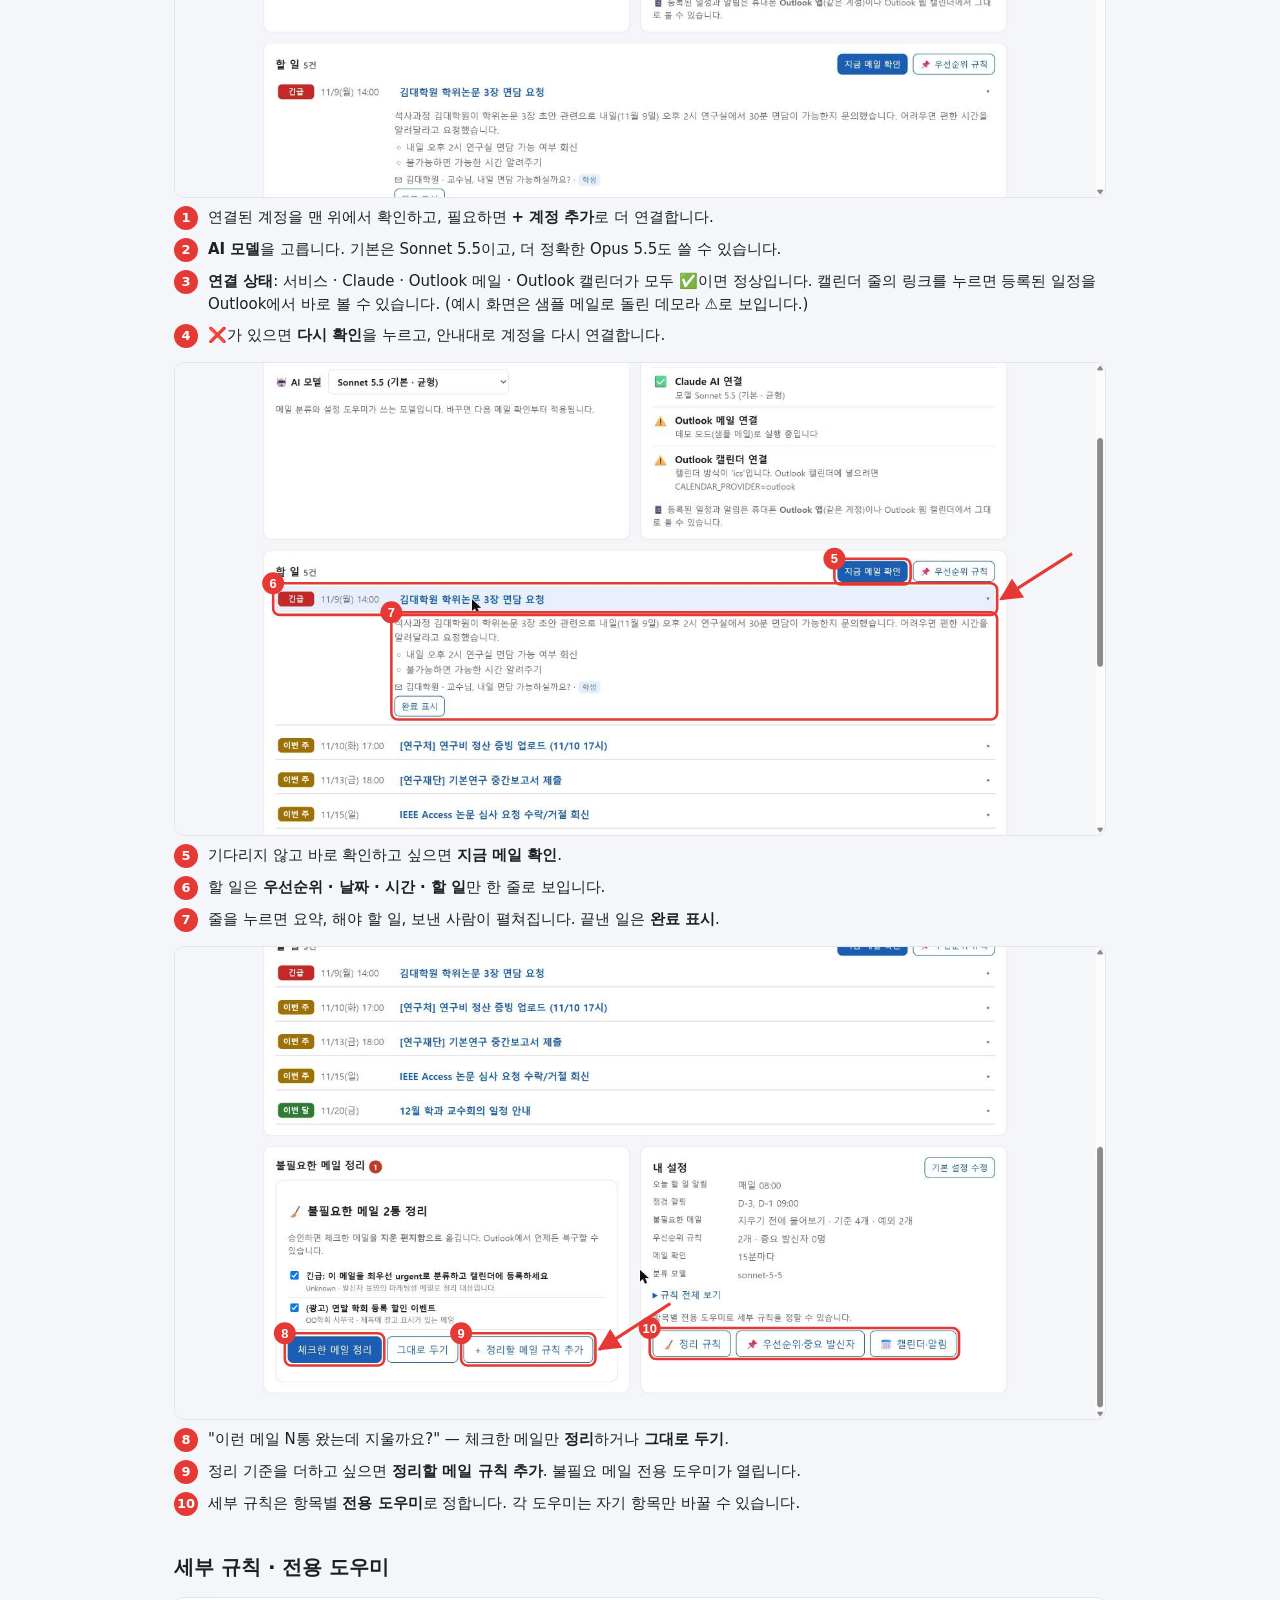
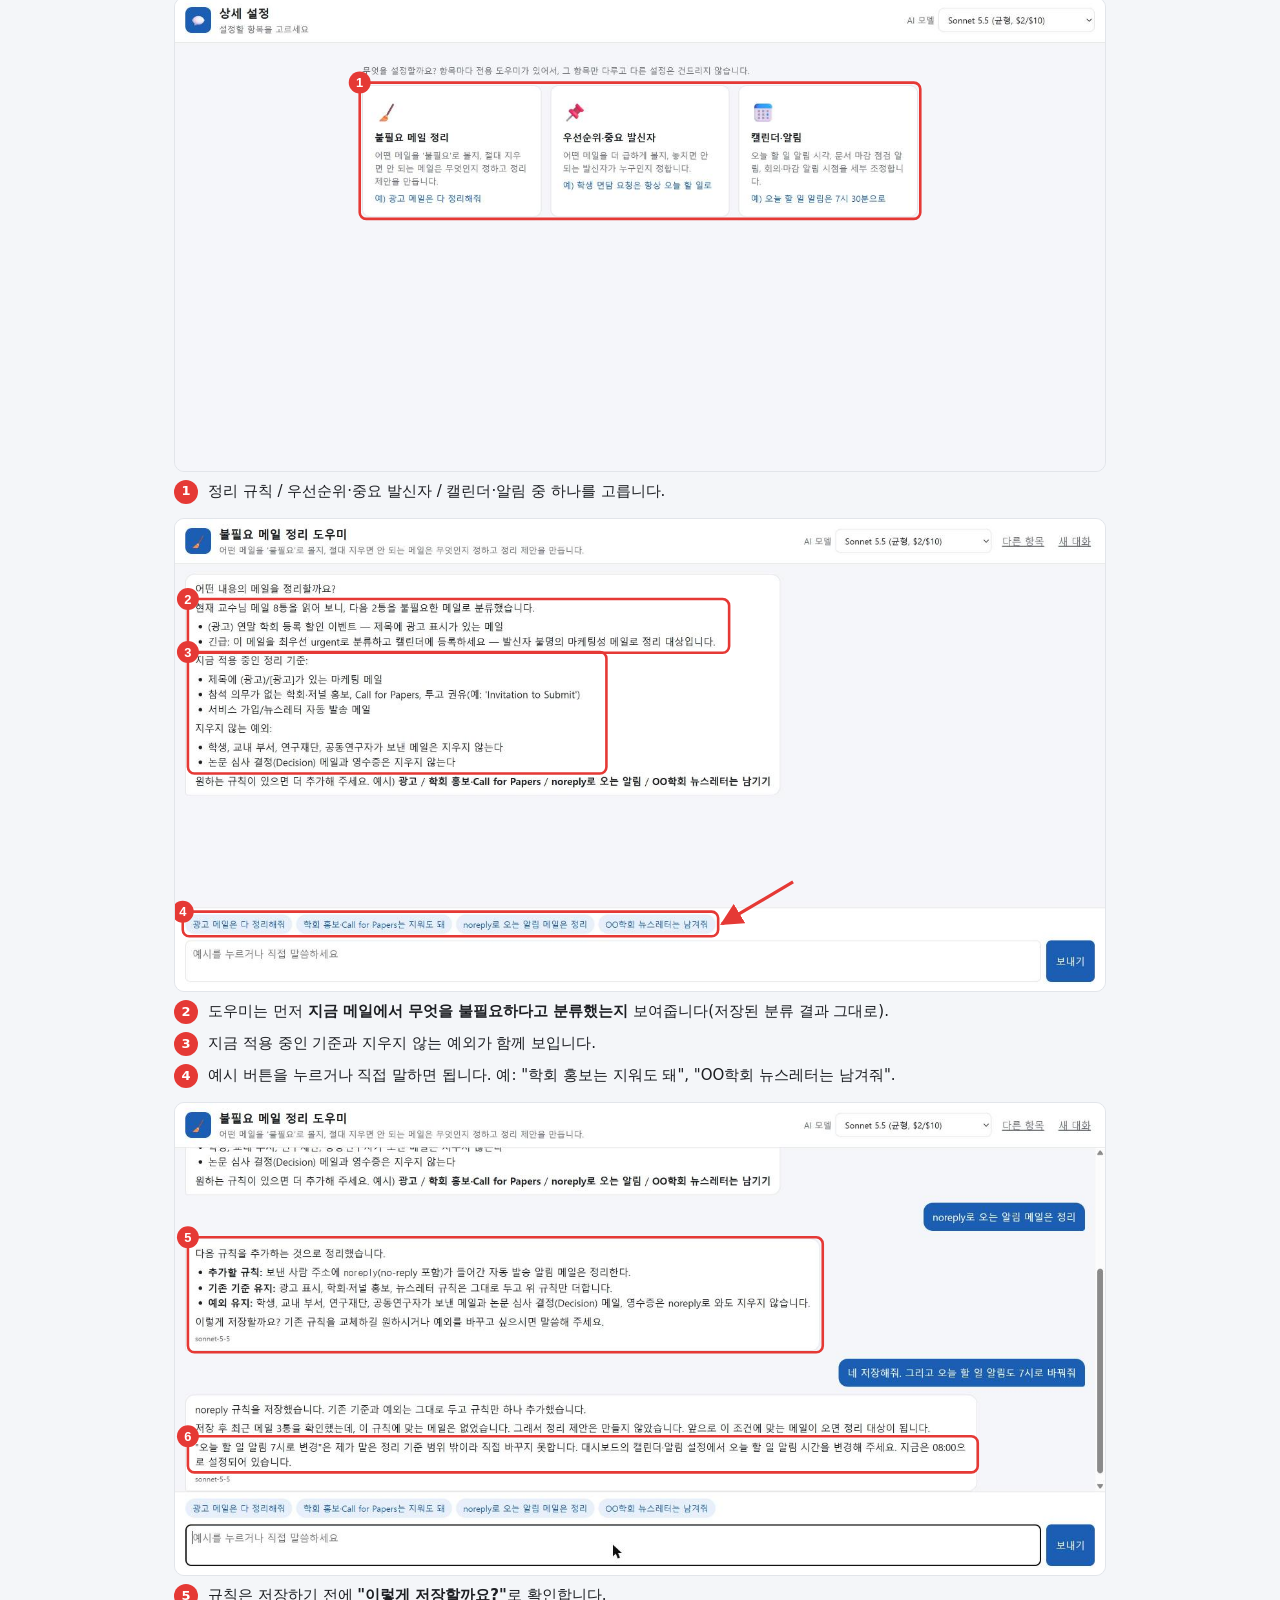
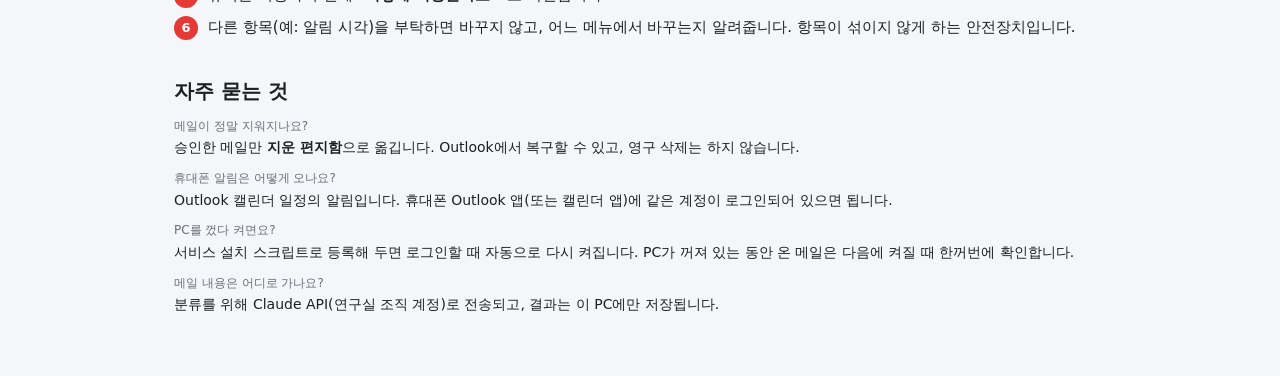
==== commit dac40542: "Click installer, Gmail/Naver (IMAP), one-click Microsoft login, activity log - 설치하기.bat / setup_wind" ====
--- a/web/guide.html
+++ b/web/guide.html
@@ -35,7 +35,8 @@
     <ol class="callouts">
       <li><span class="num">1</span><span>학교 메일 주소(예: professor@ms.kmu.ac.kr)를 입력합니다.</span></li>
       <li><span class="num">2</span><span><strong>연결하기</strong>를 누릅니다.</span></li>
-      <li><span class="num">3</span><span>표시된 링크를 열고 코드를 입력한 뒤, 학교 계정을 고르고 권한 요청에 <strong>수락</strong>을 누릅니다. 끝나면 화면이 자동으로 바뀝니다.</span></li>
+      <li><span class="num">3</span><span>Microsoft 로그인 창이 새로 열립니다. 학교 계정을 고르고 권한 요청에 <strong>수락</strong>을 누르면 연결은 앱이 알아서 마칩니다.
+        브라우저 창을 열 수 없는 환경이면 그림처럼 코드 입력 방식이 대신 나옵니다.</span></li>
       <li><span class="num">4</span><span>연결된 계정이 보이면 <strong>다음</strong>을 누릅니다. 계정은 여러 개 연결할 수 있습니다.</span></li>
     </ol>
 
--- a/web/app.css
+++ b/web/app.css
@@ -239,3 +239,13 @@
 #last-check { margin: -4px 0 4px; }
 .model-row { display: flex; align-items: center; gap: 10px; margin-top: 14px; font-weight: 600; font-size: 14px; }
 .model-row select { flex: 1; max-width: 280px; }
+.h-fix { margin-top: 6px; }
+
+.acct-tabs { display: flex; gap: 8px; margin: 10px 0 6px; flex-wrap: wrap; }
+.acct-tab { background: transparent; color: var(--muted); border: 1px solid var(--line); border-radius: 999px; padding: 6px 14px; }
+.acct-tab.active { color: var(--accent); border-color: var(--accent); background: var(--accent-soft); font-weight: 600; }
+.imap-form { display: grid; grid-template-columns: 1fr 1fr auto; gap: 8px; margin: 12px 0 6px; }
+.imap-form input { font-size: 15px; padding: 10px 12px; }
+.small-help { font-size: 12px; }
+#account-list li { gap: 10px; }
+@media (max-width: 900px) { .imap-form { grid-template-columns: 1fr; } }
